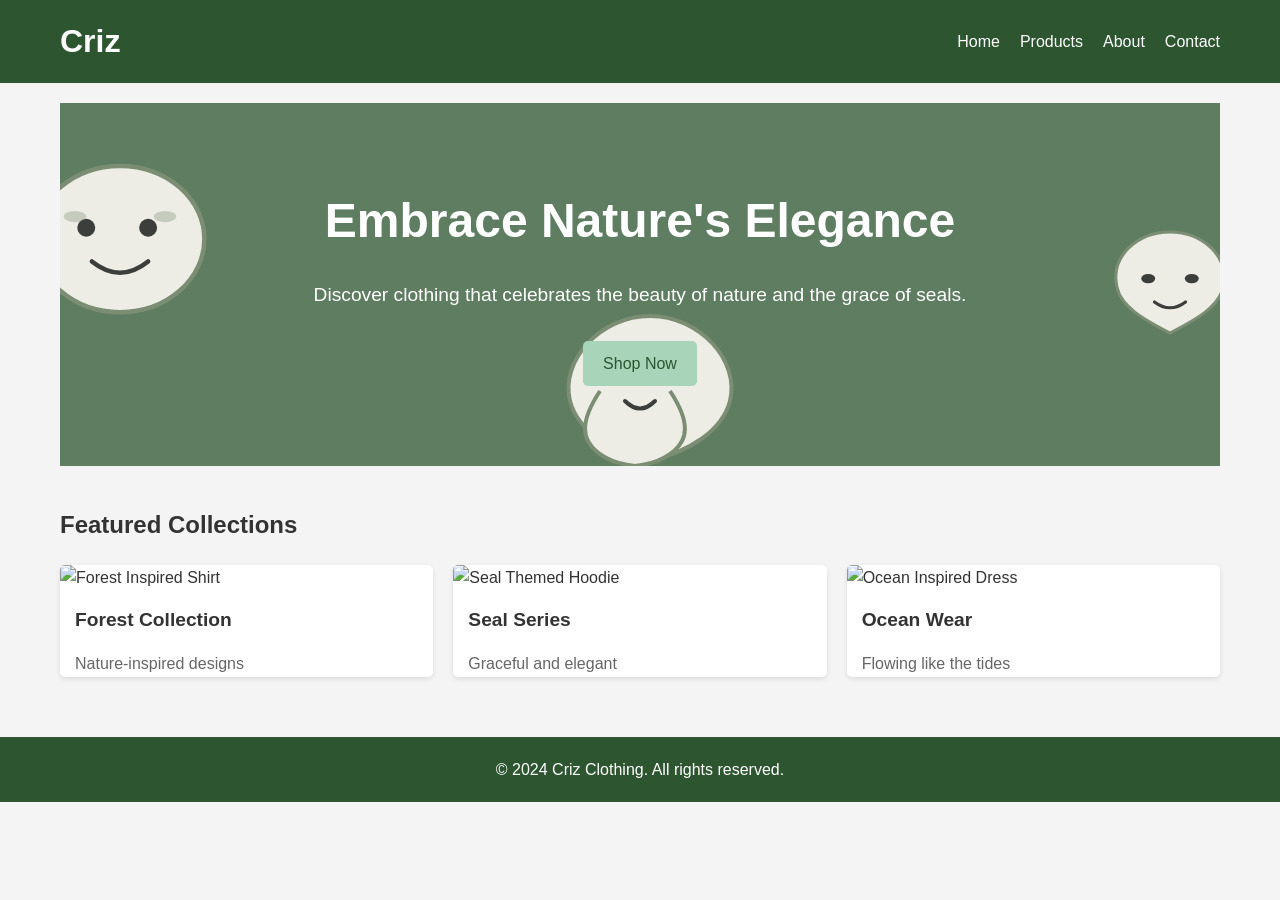
==== index.html @ 46303724 "Initial commit: Criz clothing brand website with seal graphics" ====
<!DOCTYPE html>
<html lang="en">
<head>
    <meta charset="UTF-8">
    <meta name="viewport" content="width=device-width, initial-scale=1.0">
    <title>Criz Clothing - Nature Inspired Fashion</title>
    <link rel="stylesheet" href="css/style.css">
</head>
<body>
    <header>
        <nav>
            <div class="logo">
                <h1>Criz</h1>
            </div>
            <ul>
                <li><a href="index.html">Home</a></li>
                <li><a href="products.html">Products</a></li>
                <li><a href="about.html">About</a></li>
                <li><a href="contact.html">Contact</a></li>
            </ul>
        </nav>
    </header>

    <main>
        <section id="hero">
            <div class="hero-seals">
                <div class="seal seal-left" aria-hidden="true">
                    <svg viewBox="0 0 160 140" xmlns="http://www.w3.org/2000/svg">
                        <ellipse cx="80" cy="70" rx="75" ry="65" fill="#f5f3ed" stroke="#7d8f74" stroke-width="4"/>
                        <circle cx="50" cy="60" r="8" fill="#3b3b3b"/>
                        <circle cx="105" cy="60" r="8" fill="#3b3b3b"/>
                        <path d="M55 90 Q80 110 105 90" stroke="#3b3b3b" stroke-width="4" fill="none" stroke-linecap="round"/>
                        <ellipse cx="40" cy="50" rx="10" ry="5" fill="#7d8f74" opacity="0.35"/>
                        <ellipse cx="120" cy="50" rx="10" ry="5" fill="#7d8f74" opacity="0.35"/>
                    </svg>
                </div>
                <div class="seal seal-right" aria-hidden="true">
                    <svg viewBox="0 0 180 150" xmlns="http://www.w3.org/2000/svg">
                        <path d="M90 10 C130 10 168 40 158 82 C152 110 112 128 90 140 C68 128 28 110 22 82 C12 40 50 10 90 10 Z" fill="#f5f3ed" stroke="#7d8f74" stroke-width="4"/>
                        <ellipse cx="62" cy="70" rx="9" ry="6" fill="#3b3b3b"/>
                        <ellipse cx="118" cy="70" rx="9" ry="6" fill="#3b3b3b"/>
                        <path d="M70 100 Q90 115 110 100" stroke="#3b3b3b" stroke-width="4" fill="none" stroke-linecap="round"/>
                    </svg>
                </div>
                <div class="seal seal-center" aria-hidden="true">
                    <svg viewBox="0 0 220 180" xmlns="http://www.w3.org/2000/svg">
                        <path d="M120 20 C170 20 210 65 200 105 C192 135 160 155 120 165 C80 155 48 135 40 105 C30 65 70 20 120 20 Z" fill="#f5f3ed" stroke="#7d8f74" stroke-width="4"/>
                        <path d="M70 95 C60 110 50 130 58 145 C65 158 82 168 105 170 C128 168 145 158 152 145 C160 130 150 110 140 95" fill="#f5f3ed" stroke="#7d8f74" stroke-width="4"/>
                        <circle cx="90" cy="70" r="8" fill="#3b3b3b"/>
                        <circle cx="130" cy="70" r="8" fill="#3b3b3b"/>
                        <path d="M95 105 Q110 120 125 105" stroke="#3b3b3b" stroke-width="4" fill="none" stroke-linecap="round"/>
                        <ellipse cx="82" cy="60" rx="12" ry="6" fill="#7d8f74" opacity="0.25"/>
                        <ellipse cx="138" cy="60" rx="12" ry="6" fill="#7d8f74" opacity="0.25"/>
                    </svg>
                </div>
            </div>
            <h2>Embrace Nature's Elegance</h2>
            <p>Discover clothing that celebrates the beauty of nature and the grace of seals.</p>
            <a href="products.html" class="btn">Shop Now</a>
        </section>

        <section id="featured">
            <h2>Featured Collections</h2>
            <div class="product-grid">
                <div class="product">
                    <img src="images/forest-shirt.jpg" alt="Forest Inspired Shirt">
                    <h3>Forest Collection</h3>
                    <p>Nature-inspired designs</p>
                </div>
                <div class="product">
                    <img src="images/seal-hoodie.jpg" alt="Seal Themed Hoodie">
                    <h3>Seal Series</h3>
                    <p>Graceful and elegant</p>
                </div>
                <div class="product">
                    <img src="images/ocean-dress.jpg" alt="Ocean Inspired Dress">
                    <h3>Ocean Wear</h3>
                    <p>Flowing like the tides</p>
                </div>
            </div>
        </section>
    </main>

    <footer>
        <p>&copy; 2024 Criz Clothing. All rights reserved.</p>
    </footer>

    <script src="js/script.js"></script>
</body>
</html>
---- css/style.css ----
/* Basic reset */
* {
    margin: 0;
    padding: 0;
    box-sizing: border-box;
}

body {
    font-family: Arial, sans-serif;
    line-height: 1.6;
    color: #333;
    background-color: #f4f4f4;
}

/* Header and Navigation */
header {
    background-color: #2c5530;
    color: white;
    padding: 1rem 0;
}

nav {
    display: flex;
    justify-content: space-between;
    align-items: center;
    max-width: 1200px;
    margin: 0 auto;
    padding: 0 20px;
}

.logo h1 {
    font-size: 2rem;
}

nav ul {
    display: flex;
    list-style: none;
}

nav ul li {
    margin-left: 20px;
}

nav ul li a {
    color: white;
    text-decoration: none;
    transition: color 0.3s;
}

nav ul li a:hover {
    color: #a8d5ba;
}

/* Main content */
main {
    max-width: 1200px;
    margin: 0 auto;
    padding: 20px;
}

/* Hero section */
#hero {
    position: relative;
    text-align: center;
    padding: 80px 0;
    background: linear-gradient(rgba(44, 85, 48, 0.75), rgba(44, 85, 48, 0.75)), url('../images/nature-bg.jpg') no-repeat center center/cover;
    color: white;
    margin-bottom: 40px;
    overflow: hidden;
}

.hero-seals {
    position: absolute;
    inset: 0;
    pointer-events: none;
}

.seal {
    position: absolute;
    opacity: 0.95;
}

.seal svg {
    display: block;
    width: 100%;
    height: auto;
}

.seal-left {
    width: 180px;
    left: -30px;
    top: 20%;
    transform: translateY(-10%);
}

.seal-right {
    width: 140px;
    right: -20px;
    top: 35%;
    transform: translateY(-5%);
}

.seal-center {
    width: 220px;
    left: calc(50% - 110px);
    bottom: -10px;
}

#hero h2 {
    font-size: 3rem;
    margin-bottom: 20px;
    position: relative;
    z-index: 1;
}

#hero p {
    font-size: 1.2rem;
    margin-bottom: 30px;
    position: relative;
    z-index: 1;
}

.btn {
    display: inline-block;
    background-color: #a8d5ba;
    color: #2c5530;
    padding: 10px 20px;
    text-decoration: none;
    border-radius: 5px;
    transition: background-color 0.3s;
    position: relative;
    z-index: 1;
}

.btn:hover {
    background-color: #8bc99c;
}

/* Product grid */
.product-grid {
    display: grid;
    grid-template-columns: repeat(auto-fit, minmax(300px, 1fr));
    gap: 20px;
    margin-top: 20px;
}

.product {
    background-color: white;
    border-radius: 5px;
    overflow: hidden;
    box-shadow: 0 2px 5px rgba(0,0,0,0.1);
    transition: transform 0.3s;
}

.product:hover {
    transform: translateY(-5px);
}

.product img {
    width: 100%;
    height: 200px;
    object-fit: cover;
}

.product h3 {
    padding: 15px;
    font-size: 1.2rem;
}

.product p {
    padding: 0 15px;
    color: #666;
}

.product button {
    width: 100%;
    padding: 10px;
    background-color: #2c5530;
    color: white;
    border: none;
    cursor: pointer;
    transition: background-color 0.3s;
}

.product button:hover {
    background-color: #1e3a22;
}

/* About section */
.about-content {
    display: flex;
    gap: 40px;
    align-items: center;
    margin-top: 20px;
}

.about-content img {
    width: 50%;
    border-radius: 5px;
}

.text {
    flex: 1;
}

.text p {
    margin-bottom: 15px;
}

/* Contact form */
form {
    max-width: 600px;
    margin: 0 auto;
    background-color: white;
    padding: 30px;
    border-radius: 5px;
    box-shadow: 0 2px 5px rgba(0,0,0,0.1);
}

label {
    display: block;
    margin-bottom: 5px;
    font-weight: bold;
}

input, textarea {
    width: 100%;
    padding: 10px;
    margin-bottom: 20px;
    border: 1px solid #ddd;
    border-radius: 5px;
    font-size: 1rem;
}

textarea {
    height: 150px;
    resize: vertical;
}

button[type="submit"] {
    background-color: #2c5530;
    color: white;
    padding: 10px 20px;
    border: none;
    border-radius: 5px;
    cursor: pointer;
    font-size: 1rem;
    transition: background-color 0.3s;
}

button[type="submit"]:hover {
    background-color: #1e3a22;
}

/* Footer */
footer {
    background-color: #2c5530;
    color: white;
    text-align: center;
    padding: 20px 0;
    margin-top: 40px;
}

/* Responsive design */
@media (max-width: 768px) {
    nav {
        flex-direction: column;
        text-align: center;
    }

    nav ul {
        margin-top: 10px;
    }

    .about-content {
        flex-direction: column;
    }

    .about-content img {
        width: 100%;
    }
}
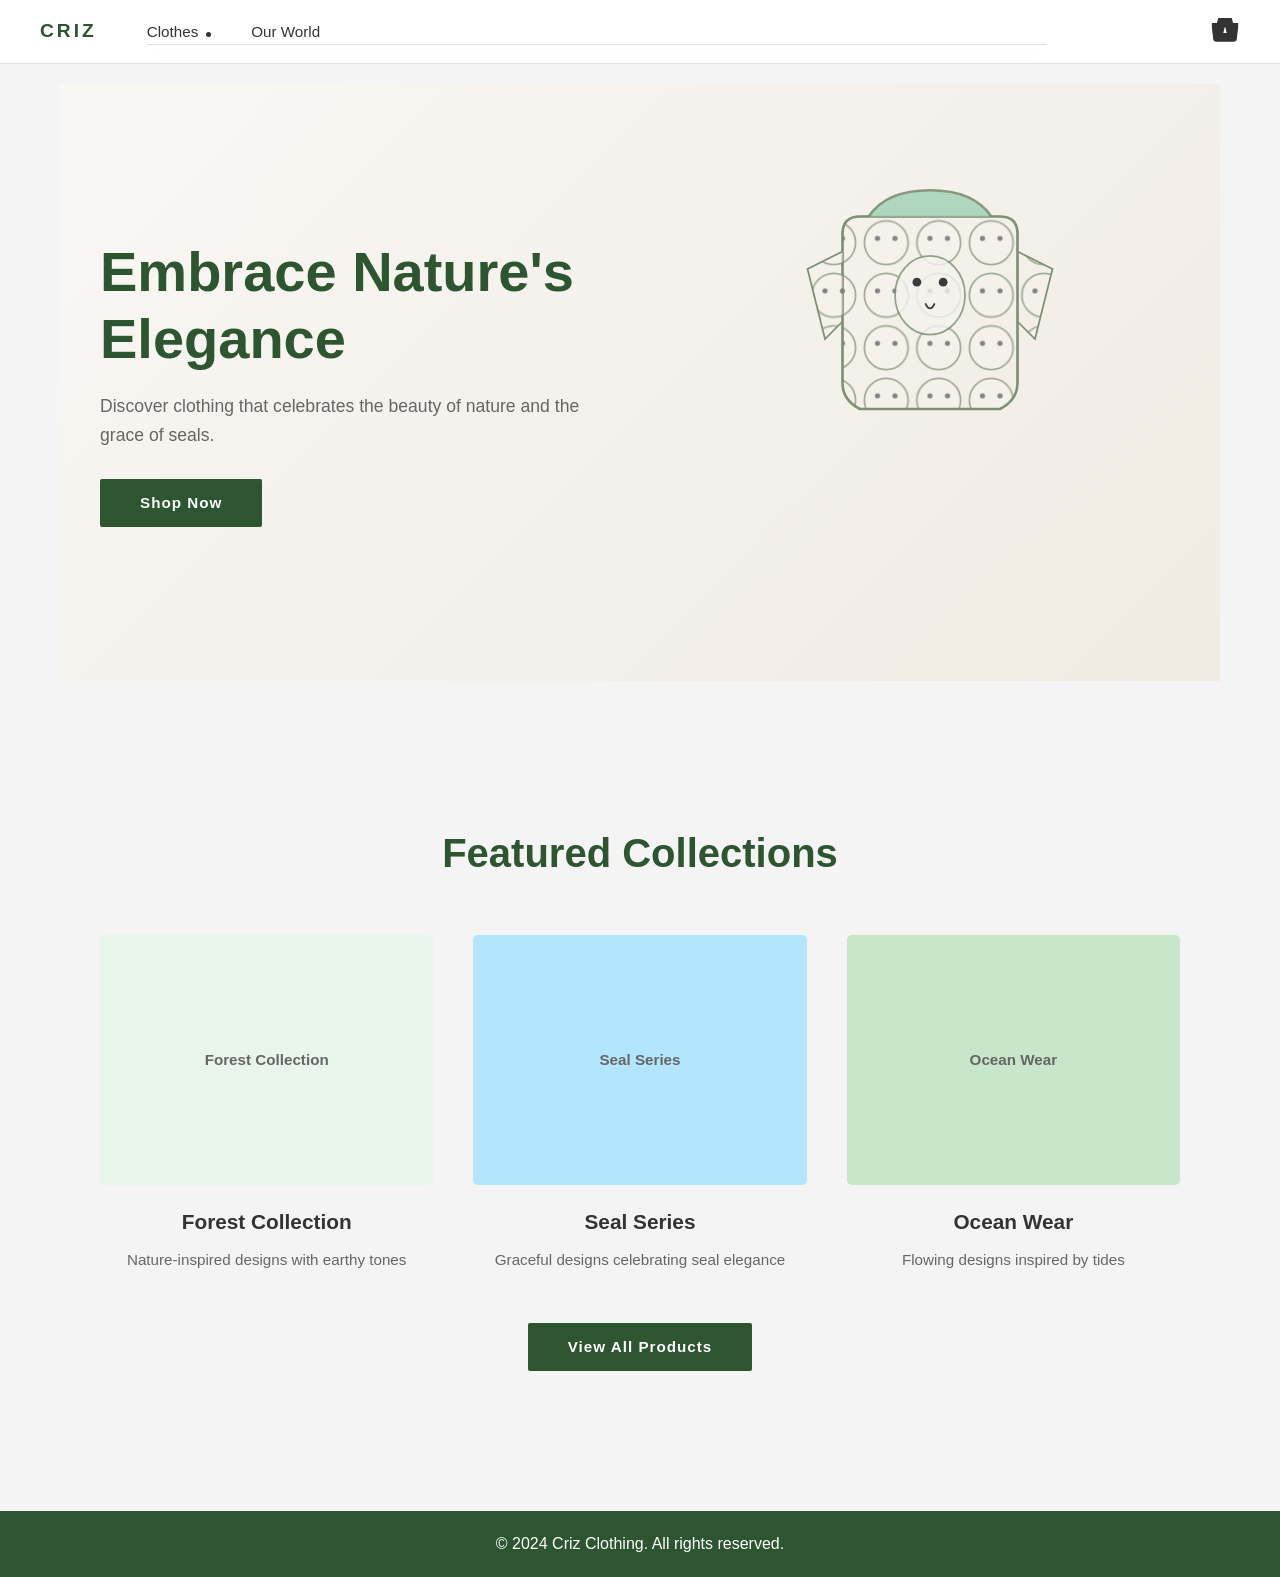
==== commit aeb8e0ab: "Redesign website: new header with dropdown menus, hero section with clothing illustration, search fu" ====
--- a/index.html
+++ b/index.html
@@ -8,74 +8,116 @@
 </head>
 <body>
     <header>
-        <nav>
-            <div class="logo">
-                <h1>Criz</h1>
+        <nav class="navbar">
+            <div class="nav-left">
+                <div class="logo">
+                    <h1>CRIZ</h1>
+                </div>
+                <ul class="nav-menu">
+                    <li class="dropdown">
+                        <a href="#" class="dropdown-toggle">Clothes</a>
+                        <div class="dropdown-content">
+                            <div class="dropdown-main">
+                                <div class="dropdown-sidebar">
+                                    <a href="#">All Clothes</a>
+                                    <a href="#">Our Collections</a>
+                                    <a href="#">New Arrivals</a>
+                                    <a href="#">Trending</a>
+                                </div>
+                                <div class="dropdown-categories">
+                                    <div class="category-item">
+                                        <svg viewBox="0 0 100 100" class="category-icon"><rect x="10" y="20" width="35" height="60" fill="#2c5530" stroke="#7d8f74" stroke-width="2" rx="3"/><path d="M30 20 Q30 5 35 5 Q40 5 40 20" fill="#2c5530" stroke="#7d8f74" stroke-width="2"/></svg>
+                                        <p>Jackets/Coats</p>
+                                    </div>
+                                    <div class="category-item">
+                                        <svg viewBox="0 0 100 100" class="category-icon"><path d="M40 15 L30 35 L35 80 L45 80 L45 55 L55 55 L55 80 L65 80 L70 35 L60 15 Z" fill="#2c5530" stroke="#7d8f74" stroke-width="2"/></svg>
+                                        <p>Knit</p>
+                                    </div>
+                                    <div class="category-item">
+                                        <svg viewBox="0 0 100 100" class="category-icon"><path d="M50 10 C60 10 70 20 70 30 L70 80 C70 85 65 90 50 90 C35 90 30 85 30 80 L30 30 C30 20 40 10 50 10 Z" fill="#2c5530" stroke="#7d8f74" stroke-width="2" opacity="0.8"/></svg>
+                                        <p>Hoodies</p>
+                                    </div>
+                                    <div class="category-item">
+                                        <svg viewBox="0 0 100 100" class="category-icon"><path d="M35 20 L35 50 Q30 70 25 85 L40 85 Q45 70 50 50 Q50 50 50 50 Q55 70 60 85 L75 85 Q70 70 65 50 L65 20 Z" fill="#2c5530" stroke="#7d8f74" stroke-width="2"/></svg>
+                                        <p>Pants</p>
+                                    </div>
+                                </div>
+                            </div>
+                        </div>
+                    </li>
+                    <li>
+                        <a href="world.html">Our World</a>
+                    </li>
+                </ul>
             </div>
-            <ul>
-                <li><a href="index.html">Home</a></li>
-                <li><a href="products.html">Products</a></li>
-                <li><a href="about.html">About</a></li>
-                <li><a href="contact.html">Contact</a></li>
-            </ul>
+            <div class="nav-right">
+                <a href="products.html" class="shirt-icon" title="Shop">
+                    <svg viewBox="0 0 24 24" xmlns="http://www.w3.org/2000/svg">
+                        <path d="M7 2L6 6H2V9L3 18C3 19.1 3.9 20 5 20H19C20.1 20 21 19.1 21 18L22 9V6H18L17 2H7M12 6L14 14H10L12 6" fill="#333" stroke="#333" stroke-width="1"/>
+                    </svg>
+                </a>
+            </div>
         </nav>
     </header>
 
     <main>
         <section id="hero">
-            <div class="hero-seals">
-                <div class="seal seal-left" aria-hidden="true">
-                    <svg viewBox="0 0 160 140" xmlns="http://www.w3.org/2000/svg">
-                        <ellipse cx="80" cy="70" rx="75" ry="65" fill="#f5f3ed" stroke="#7d8f74" stroke-width="4"/>
-                        <circle cx="50" cy="60" r="8" fill="#3b3b3b"/>
-                        <circle cx="105" cy="60" r="8" fill="#3b3b3b"/>
-                        <path d="M55 90 Q80 110 105 90" stroke="#3b3b3b" stroke-width="4" fill="none" stroke-linecap="round"/>
-                        <ellipse cx="40" cy="50" rx="10" ry="5" fill="#7d8f74" opacity="0.35"/>
-                        <ellipse cx="120" cy="50" rx="10" ry="5" fill="#7d8f74" opacity="0.35"/>
-                    </svg>
+            <div class="hero-content">
+                <div class="hero-text">
+                    <h2>Embrace Nature's Elegance</h2>
+                    <p>Discover clothing that celebrates the beauty of nature and the grace of seals.</p>
+                    <a href="products.html" class="btn">Shop Now</a>
                 </div>
-                <div class="seal seal-right" aria-hidden="true">
-                    <svg viewBox="0 0 180 150" xmlns="http://www.w3.org/2000/svg">
-                        <path d="M90 10 C130 10 168 40 158 82 C152 110 112 128 90 140 C68 128 28 110 22 82 C12 40 50 10 90 10 Z" fill="#f5f3ed" stroke="#7d8f74" stroke-width="4"/>
-                        <ellipse cx="62" cy="70" rx="9" ry="6" fill="#3b3b3b"/>
-                        <ellipse cx="118" cy="70" rx="9" ry="6" fill="#3b3b3b"/>
-                        <path d="M70 100 Q90 115 110 100" stroke="#3b3b3b" stroke-width="4" fill="none" stroke-linecap="round"/>
-                    </svg>
-                </div>
-                <div class="seal seal-center" aria-hidden="true">
-                    <svg viewBox="0 0 220 180" xmlns="http://www.w3.org/2000/svg">
-                        <path d="M120 20 C170 20 210 65 200 105 C192 135 160 155 120 165 C80 155 48 135 40 105 C30 65 70 20 120 20 Z" fill="#f5f3ed" stroke="#7d8f74" stroke-width="4"/>
-                        <path d="M70 95 C60 110 50 130 58 145 C65 158 82 168 105 170 C128 168 145 158 152 145 C160 130 150 110 140 95" fill="#f5f3ed" stroke="#7d8f74" stroke-width="4"/>
-                        <circle cx="90" cy="70" r="8" fill="#3b3b3b"/>
-                        <circle cx="130" cy="70" r="8" fill="#3b3b3b"/>
-                        <path d="M95 105 Q110 120 125 105" stroke="#3b3b3b" stroke-width="4" fill="none" stroke-linecap="round"/>
-                        <ellipse cx="82" cy="60" rx="12" ry="6" fill="#7d8f74" opacity="0.25"/>
-                        <ellipse cx="138" cy="60" rx="12" ry="6" fill="#7d8f74" opacity="0.25"/>
+                <div class="hero-image">
+                    <svg viewBox="0 0 400 500" xmlns="http://www.w3.org/2000/svg" class="hero-illustration">
+                        <defs>
+                            <pattern id="seal-pattern" patternUnits="userSpaceOnUse" width="60" height="60">
+                                <circle cx="30" cy="30" r="25" fill="#f5f3ed" stroke="#7d8f74" stroke-width="2" opacity="0.7"/>
+                                <circle cx="20" cy="25" r="3" fill="#3b3b3b" opacity="0.6"/>
+                                <circle cx="40" cy="25" r="3" fill="#3b3b3b" opacity="0.6"/>
+                            </pattern>
+                        </defs>
+                        <path d="M100 80 Q100 60 120 60 L280 60 Q300 60 300 80 L300 250 Q300 270 280 280 L120 280 Q100 270 100 250 Z" fill="url(#seal-pattern)" stroke="#7d8f74" stroke-width="3"/>
+                        <path d="M130 60 Q150 30 200 30 Q250 30 270 60" fill="#a8d5ba" stroke="#7d8f74" stroke-width="3" opacity="0.9"/>
+                        <path d="M100 100 L60 120 L80 200 L100 180" fill="url(#seal-pattern)" stroke="#7d8f74" stroke-width="2"/>
+                        <path d="M300 100 L340 120 L320 200 L300 180" fill="url(#seal-pattern)" stroke="#7d8f74" stroke-width="2"/>
+                        <ellipse cx="200" cy="150" rx="40" ry="45" fill="#f5f3ed" stroke="#7d8f74" stroke-width="2" opacity="0.8"/>
+                        <circle cx="185" cy="135" r="5" fill="#3b3b3b"/>
+                        <circle cx="215" cy="135" r="5" fill="#3b3b3b"/>
+                        <path d="M195 160 Q200 170 205 160" stroke="#3b3b3b" stroke-width="2" fill="none" stroke-linecap="round"/>
                     </svg>
                 </div>
             </div>
-            <h2>Embrace Nature's Elegance</h2>
-            <p>Discover clothing that celebrates the beauty of nature and the grace of seals.</p>
-            <a href="products.html" class="btn">Shop Now</a>
         </section>
 
         <section id="featured">
-            <h2>Featured Collections</h2>
-            <div class="product-grid">
-                <div class="product">
-                    <img src="images/forest-shirt.jpg" alt="Forest Inspired Shirt">
-                    <h3>Forest Collection</h3>
-                    <p>Nature-inspired designs</p>
+            <div class="featured-container">
+                <h2>Featured Collections</h2>
+                <div class="featured-grid">
+                    <div class="featured-item">
+                        <div class="featured-image" style="background: #e8f5e9;">
+                            <p>Forest Collection</p>
+                        </div>
+                        <h3>Forest Collection</h3>
+                        <p>Nature-inspired designs with earthy tones</p>
+                    </div>
+                    <div class="featured-item">
+                        <div class="featured-image" style="background: #b3e5fc;">
+                            <p>Seal Series</p>
+                        </div>
+                        <h3>Seal Series</h3>
+                        <p>Graceful designs celebrating seal elegance</p>
+                    </div>
+                    <div class="featured-item">
+                        <div class="featured-image" style="background: #c8e6c9;">
+                            <p>Ocean Wear</p>
+                        </div>
+                        <h3>Ocean Wear</h3>
+                        <p>Flowing designs inspired by tides</p>
+                    </div>
                 </div>
-                <div class="product">
-                    <img src="images/seal-hoodie.jpg" alt="Seal Themed Hoodie">
-                    <h3>Seal Series</h3>
-                    <p>Graceful and elegant</p>
-                </div>
-                <div class="product">
-                    <img src="images/ocean-dress.jpg" alt="Ocean Inspired Dress">
-                    <h3>Ocean Wear</h3>
-                    <p>Flowing like the tides</p>
+                <div class="featured-cta">
+                    <a href="products.html" class="btn">View All Products</a>
                 </div>
             </div>
         </section>
--- a/css/style.css
+++ b/css/style.css
@@ -14,41 +14,176 @@
 
 /* Header and Navigation */
 header {
-    background-color: #2c5530;
-    color: white;
+    background-color: white;
+    color: #333;
     padding: 1rem 0;
-}
-
-nav {
+    border-bottom: 1px solid #e0e0e0;
+    position: sticky;
+    top: 0;
+    z-index: 100;
+}
+
+.navbar {
     display: flex;
     justify-content: space-between;
     align-items: center;
-    max-width: 1200px;
+    max-width: 1400px;
     margin: 0 auto;
-    padding: 0 20px;
+    padding: 0 40px;
+}
+
+.nav-left {
+    display: flex;
+    align-items: center;
+    gap: 50px;
 }
 
 .logo h1 {
-    font-size: 2rem;
-}
-
-nav ul {
+    font-size: 1.2rem;
+    letter-spacing: 3px;
+    color: #2c5530;
+    font-weight: 700;
+}
+
+.nav-menu {
     display: flex;
     list-style: none;
-}
-
-nav ul li {
-    margin-left: 20px;
-}
-
-nav ul li a {
-    color: white;
+    gap: 40px;
+}
+
+.nav-menu a {
+    color: #333;
     text-decoration: none;
+    font-size: 0.95rem;
     transition: color 0.3s;
-}
-
-nav ul li a:hover {
-    color: #a8d5ba;
+    position: relative;
+}
+
+.nav-menu a:hover {
+    color: #2c5530;
+}
+
+/* Dropdown Menu */
+.dropdown {
+    position: relative;
+}
+
+.dropdown-toggle::after {
+    content: '';
+    display: inline-block;
+    width: 5px;
+    height: 5px;
+    background-color: #333;
+    border-radius: 50%;
+    margin-left: 8px;
+    transition: transform 0.3s;
+}
+
+.dropdown:hover .dropdown-toggle::after {
+    transform: rotate(180deg);
+}
+
+.dropdown-content {
+    position: absolute;
+    top: 100%;
+    left: 0;
+    background: white;
+    border: 1px solid #e0e0e0;
+    border-top: none;
+    width: 900px;
+    max-height: 0;
+    overflow: hidden;
+    transition: max-height 0.3s ease;
+    box-shadow: 0 8px 20px rgba(0,0,0,0.1);
+}
+
+.dropdown:hover .dropdown-content {
+    max-height: 500px;
+}
+
+.dropdown-main {
+    display: flex;
+    padding: 40px;
+    gap: 60px;
+}
+
+.dropdown-sidebar {
+    display: flex;
+    flex-direction: column;
+    gap: 20px;
+    min-width: 180px;
+    border-right: 1px solid #e0e0e0;
+    padding-right: 40px;
+}
+
+.dropdown-sidebar a {
+    color: #333;
+    text-decoration: none;
+    font-size: 0.9rem;
+    transition: color 0.3s;
+}
+
+.dropdown-sidebar a:hover {
+    color: #2c5530;
+    font-weight: 600;
+}
+
+.dropdown-categories {
+    display: grid;
+    grid-template-columns: repeat(2, 1fr);
+    gap: 40px;
+    flex: 1;
+}
+
+.category-item {
+    display: flex;
+    flex-direction: column;
+    align-items: center;
+    text-align: center;
+    cursor: pointer;
+    transition: transform 0.3s;
+}
+
+.category-item:hover {
+    transform: translateY(-5px);
+}
+
+.category-icon {
+    width: 100px;
+    height: 100px;
+    margin-bottom: 15px;
+}
+
+.category-item p {
+    font-size: 0.95rem;
+    color: #333;
+    font-weight: 500;
+}
+
+/* Right Navigation */
+.nav-right {
+    display: flex;
+    align-items: center;
+    gap: 20px;
+}
+
+.shirt-icon {
+    width: 30px;
+    height: 30px;
+    display: flex;
+    align-items: center;
+    justify-content: center;
+    cursor: pointer;
+    transition: opacity 0.3s;
+}
+
+.shirt-icon:hover {
+    opacity: 0.7;
+}
+
+.shirt-icon svg {
+    width: 100%;
+    height: 100%;
 }
 
 /* Main content */
@@ -60,134 +195,345 @@
 
 /* Hero section */
 #hero {
-    position: relative;
-    text-align: center;
-    padding: 80px 0;
-    background: linear-gradient(rgba(44, 85, 48, 0.75), rgba(44, 85, 48, 0.75)), url('../images/nature-bg.jpg') no-repeat center center/cover;
-    color: white;
-    margin-bottom: 40px;
-    overflow: hidden;
-}
-
-.hero-seals {
-    position: absolute;
-    inset: 0;
-    pointer-events: none;
-}
-
-.seal {
-    position: absolute;
-    opacity: 0.95;
-}
-
-.seal svg {
-    display: block;
-    width: 100%;
-    height: auto;
-}
-
-.seal-left {
-    width: 180px;
-    left: -30px;
-    top: 20%;
-    transform: translateY(-10%);
-}
-
-.seal-right {
-    width: 140px;
-    right: -20px;
-    top: 35%;
-    transform: translateY(-5%);
-}
-
-.seal-center {
-    width: 220px;
-    left: calc(50% - 110px);
-    bottom: -10px;
+    padding: 80px 40px;
+    background: linear-gradient(135deg, #f9f7f4 0%, #f0ebe3 100%);
+    margin-bottom: 60px;
+}
+
+.hero-content {
+    display: flex;
+    align-items: center;
+    gap: 80px;
+    max-width: 1400px;
+    margin: 0 auto;
+}
+
+.hero-text {
+    flex: 1;
 }
 
 #hero h2 {
-    font-size: 3rem;
+    font-size: 3.5rem;
     margin-bottom: 20px;
-    position: relative;
-    z-index: 1;
+    color: #2c5530;
+    font-weight: 700;
+    line-height: 1.2;
 }
 
 #hero p {
-    font-size: 1.2rem;
+    font-size: 1.1rem;
     margin-bottom: 30px;
-    position: relative;
-    z-index: 1;
+    color: #666;
+    line-height: 1.6;
 }
 
 .btn {
     display: inline-block;
-    background-color: #a8d5ba;
-    color: #2c5530;
-    padding: 10px 20px;
+    background-color: #2c5530;
+    color: white;
+    padding: 12px 40px;
     text-decoration: none;
-    border-radius: 5px;
+    border-radius: 2px;
     transition: background-color 0.3s;
+    font-weight: 600;
+    font-size: 0.95rem;
+    letter-spacing: 1px;
+}
+
+.btn:hover {
+    background-color: #1e3a22;
+}
+
+.hero-image {
+    flex: 1;
+    display: flex;
+    justify-content: center;
+    align-items: center;
+}
+
+.hero-illustration {
+    width: 100%;
+    max-width: 350px;
+    height: auto;
+}
+
+/* Products Section */
+#products {
+    max-width: 1400px;
+    margin: 0 auto;
+    padding: 0 40px;
+}
+
+.products-header {
+    display: flex;
+    justify-content: space-between;
+    align-items: center;
+    margin-bottom: 40px;
+}
+
+#products h2 {
+    font-size: 2.5rem;
+    color: #2c5530;
+    margin: 0;
+}
+
+.search-bar {
     position: relative;
-    z-index: 1;
-}
-
-.btn:hover {
-    background-color: #8bc99c;
+    width: 300px;
+}
+
+#search-input {
+    width: 100%;
+    padding: 12px 40px 12px 15px;
+    border: 2px solid #e0e0e0;
+    border-radius: 2px;
+    font-size: 0.95rem;
+    transition: border-color 0.3s;
+}
+
+#search-input:focus {
+    outline: none;
+    border-color: #2c5530;
+}
+
+.search-icon {
+    position: absolute;
+    right: 12px;
+    top: 50%;
+    transform: translateY(-50%);
+    width: 20px;
+    height: 20px;
+    pointer-events: none;
 }
 
 /* Product grid */
 .product-grid {
     display: grid;
-    grid-template-columns: repeat(auto-fit, minmax(300px, 1fr));
-    gap: 20px;
-    margin-top: 20px;
+    grid-template-columns: repeat(auto-fit, minmax(280px, 1fr));
+    gap: 30px;
+    margin-bottom: 60px;
 }
 
 .product {
     background-color: white;
-    border-radius: 5px;
+    border-radius: 2px;
     overflow: hidden;
-    box-shadow: 0 2px 5px rgba(0,0,0,0.1);
-    transition: transform 0.3s;
+    box-shadow: 0 4px 15px rgba(0,0,0,0.08);
+    transition: transform 0.3s, box-shadow 0.3s;
 }
 
 .product:hover {
-    transform: translateY(-5px);
+    transform: translateY(-8px);
+    box-shadow: 0 8px 25px rgba(0,0,0,0.12);
 }
 
 .product img {
     width: 100%;
-    height: 200px;
+    height: 250px;
     object-fit: cover;
+    background-color: #f4f4f4;
 }
 
 .product h3 {
-    padding: 15px;
-    font-size: 1.2rem;
-}
-
-.product p {
-    padding: 0 15px;
-    color: #666;
+    padding: 20px 20px 10px;
+    font-size: 1.1rem;
+    color: #333;
+}
+
+.product .category {
+    padding: 0 20px 15px;
+    font-size: 0.85rem;
+    color: #999;
+    text-transform: uppercase;
+    letter-spacing: 1px;
+}
+
+.product .price {
+    padding: 0 20px 15px;
+    color: #3b3b3b;
+    font-weight: 600;
+    font-size: 1rem;
 }
 
 .product button {
     width: 100%;
-    padding: 10px;
+    padding: 12px;
     background-color: #2c5530;
     color: white;
     border: none;
     cursor: pointer;
     transition: background-color 0.3s;
+    font-weight: 600;
+    letter-spacing: 0.5px;
 }
 
 .product button:hover {
     background-color: #1e3a22;
 }
 
-/* About section */
-.about-content {
+/* Our World Section */
+#our-world {
+    background: linear-gradient(135deg, #f9f7f4 0%, #f0ebe3 100%);
+    min-height: 100vh;
+}
+
+.world-hero {
+    background: linear-gradient(135deg, #2c5530 0%, #1e3a22 100%);
+    color: white;
+    padding: 100px 40px;
+    text-align: center;
+}
+
+.world-hero h1 {
+    font-size: 4rem;
+    margin-bottom: 10px;
+    font-weight: 700;
+}
+
+.world-hero .subtitle {
+    font-size: 1.3rem;
+    letter-spacing: 2px;
+    font-weight: 300;
+}
+
+.world-content {
+    max-width: 1000px;
+    margin: 0 auto;
+    padding: 80px 40px;
+}
+
+.world-section {
+    margin-bottom: 80px;
+}
+
+.world-section h2 {
+    font-size: 2.2rem;
+    color: #2c5530;
+    margin-bottom: 25px;
+    font-weight: 700;
+}
+
+.world-section p {
+    font-size: 1rem;
+    line-height: 1.8;
+    color: #555;
+    margin-bottom: 20px;
+}
+
+.motivation-list {
+    list-style: none;
+    padding: 0;
+}
+
+.motivation-list li {
+    font-size: 1rem;
+    line-height: 1.8;
+    color: #555;
+    margin-bottom: 20px;
+    padding-left: 30px;
+    position: relative;
+}
+
+.motivation-list li::before {
+    content: '▸';
+    position: absolute;
+    left: 0;
+    color: #2c5530;
+    font-weight: bold;
+}
+
+.values-grid {
+    display: grid;
+    grid-template-columns: repeat(auto-fit, minmax(250px, 1fr));
+    gap: 30px;
+    margin-top: 40px;
+}
+
+.value-card {
+    background: white;
+    padding: 30px;
+    border-radius: 2px;
+    box-shadow: 0 4px 15px rgba(0,0,0,0.08);
+    transition: transform 0.3s;
+}
+
+.value-card:hover {
+    transform: translateY(-5px);
+}
+
+.value-card h3 {
+    color: #2c5530;
+    font-size: 1.2rem;
+    margin-bottom: 15px;
+    font-weight: 600;
+}
+
+.value-card p {
+    color: #666;
+    font-size: 0.95rem;
+    line-height: 1.6;
+}
+
+.btn-large {
+    padding: 15px 50px;
+    font-size: 1rem;
+    margin-top: 20px;
+}
+
+/* Featured Section */
+#featured {
+    padding: 80px 40px;
+    max-width: 1400px;
+    margin: 0 auto;
+}
+
+.featured-container h2 {
+    font-size: 2.5rem;
+    color: #2c5530;
+    text-align: center;
+    margin-bottom: 50px;
+    font-weight: 700;
+}
+
+.featured-grid {
+    display: grid;
+    grid-template-columns: repeat(auto-fit, minmax(300px, 1fr));
+    gap: 40px;
+    margin-bottom: 50px;
+}
+
+.featured-item {
+    text-align: center;
+}
+
+.featured-image {
+    width: 100%;
+    height: 250px;
+    border-radius: 5px;
+    display: flex;
+    align-items: center;
+    justify-content: center;
+    margin-bottom: 20px;
+    font-size: 1.3rem;
+    color: #2c5530;
+    font-weight: 600;
+}
+
+.featured-item h3 {
+    font-size: 1.3rem;
+    color: #333;
+    margin-bottom: 10px;
+}
+
+.featured-item p {
+    color: #666;
+    font-size: 0.95rem;
+    line-height: 1.6;
+}
+
+.featured-cta {
+    text-align: center;
+}
     display: flex;
     gap: 40px;
     align-items: center;
@@ -262,14 +608,82 @@
 }
 
 /* Responsive design */
+@media (max-width: 1024px) {
+    .navbar {
+        padding: 0 20px;
+    }
+
+    .nav-left {
+        gap: 30px;
+    }
+
+    .nav-menu {
+        gap: 20px;
+    }
+
+    .hero-content {
+        gap: 40px;
+    }
+
+    .dropdown-content {
+        width: 700px;
+    }
+}
+
 @media (max-width: 768px) {
-    nav {
+    .navbar {
         flex-direction: column;
-        text-align: center;
-    }
-
-    nav ul {
-        margin-top: 10px;
+        gap: 15px;
+        padding: 15px;
+    }
+
+    .nav-left {
+        flex-direction: column;
+        width: 100%;
+        gap: 15px;
+    }
+
+    .logo h1 {
+        font-size: 1rem;
+    }
+
+    .nav-menu {
+        flex-direction: column;
+        gap: 10px;
+        width: 100%;
+    }
+
+    .dropdown-content {
+        width: 100vw;
+        left: -15px;
+        position: fixed;
+    }
+
+    .hero-content {
+        flex-direction: column;
+        gap: 40px;
+        padding: 40px 20px;
+    }
+
+    #hero h2 {
+        font-size: 2rem;
+    }
+
+    .products-header {
+        flex-direction: column;
+        gap: 20px;
+    }
+
+    .search-bar {
+        width: 100%;
+    }
+
+    .world-hero h1 {
+        font-size: 2.5rem;
+    }
+
+    .values-grid {
+        grid-template-columns: 1fr;
     }
 
     .about-content {
@@ -279,4 +693,40 @@
     .about-content img {
         width: 100%;
     }
+
+    #products h2 {
+        font-size: 1.8rem;
+    }
+}
+
+@media (max-width: 480px) {
+    .navbar {
+        padding: 10px;
+    }
+
+    .logo h1 {
+        font-size: 0.9rem;
+        letter-spacing: 2px;
+    }
+
+    #hero h2 {
+        font-size: 1.5rem;
+    }
+
+    .product-grid {
+        grid-template-columns: 1fr;
+        gap: 15px;
+    }
+
+    .world-hero {
+        padding: 50px 20px;
+    }
+
+    .world-hero h1 {
+        font-size: 1.8rem;
+    }
+
+    .world-content {
+        padding: 40px 20px;
+    }
 }
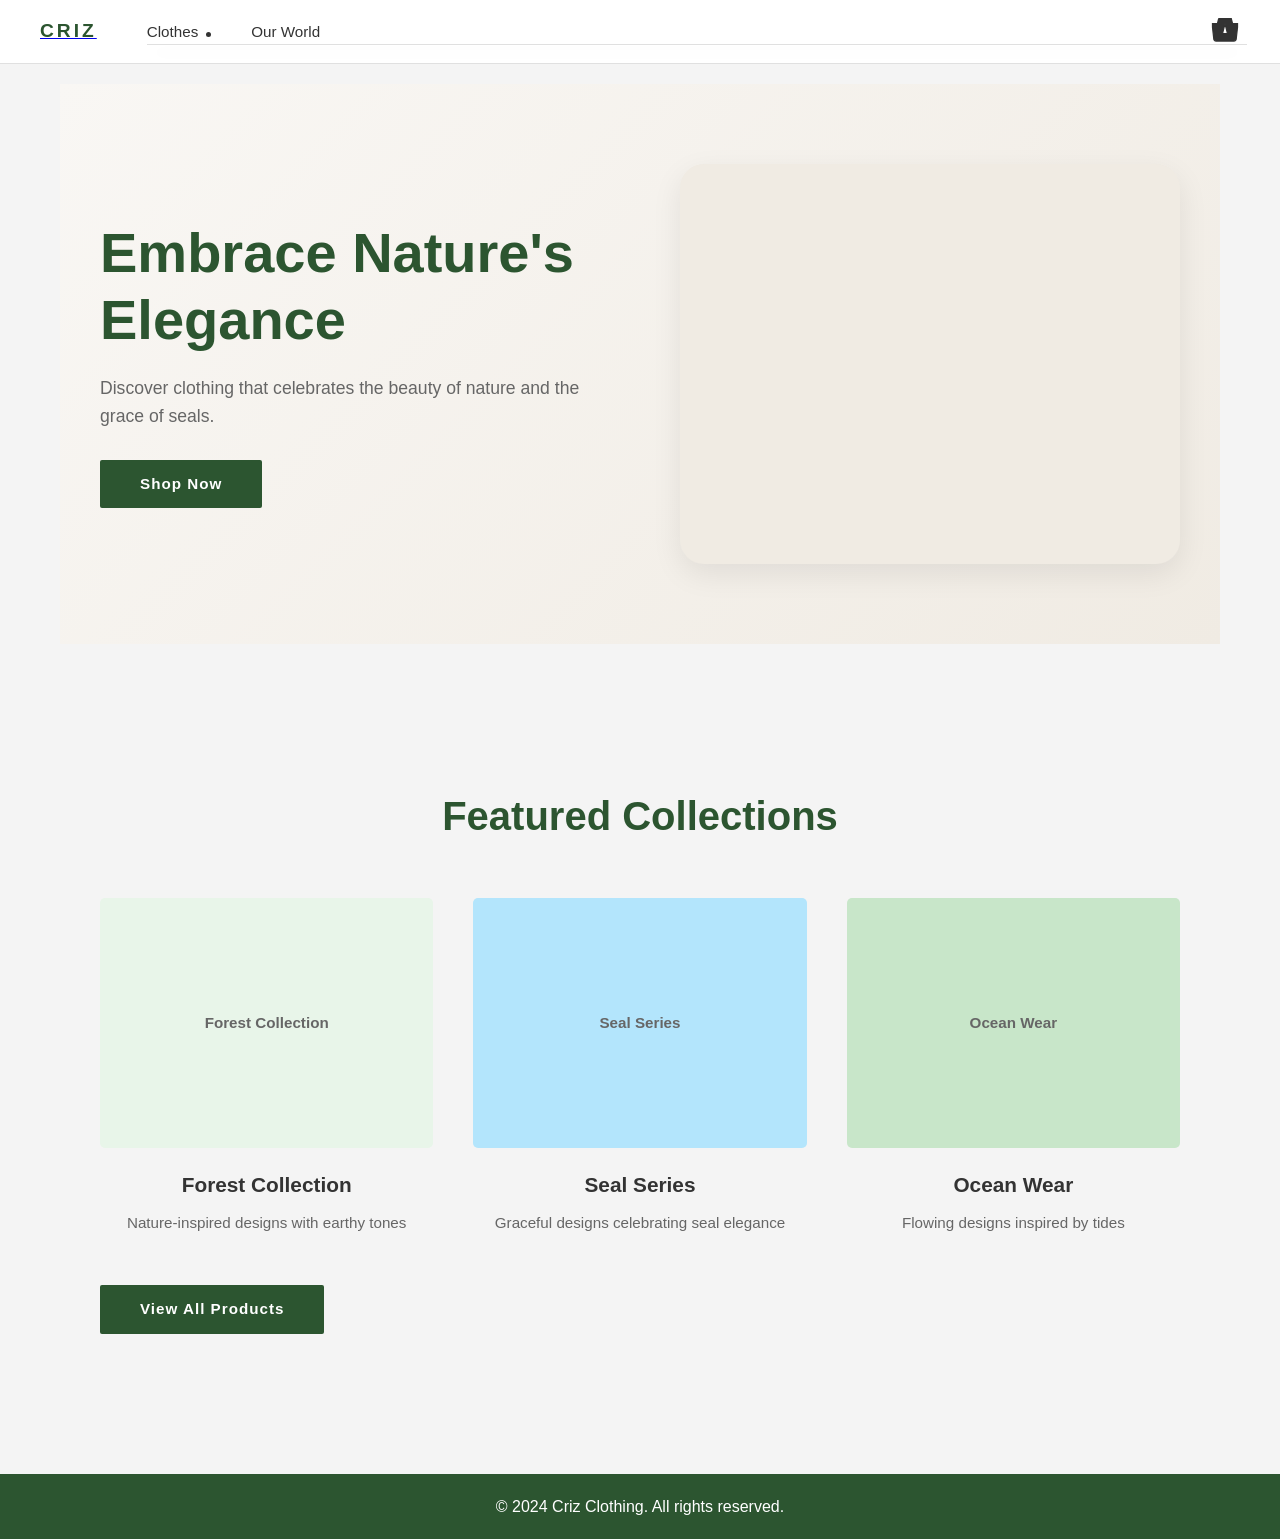
==== commit b3d89354: "fixing website and adding silly-seal picture for the front page" ====
--- a/index.html
+++ b/index.html
@@ -1,132 +1,178 @@
-<!DOCTYPE html>
+<!doctype html>
 <html lang="en">
-<head>
-    <meta charset="UTF-8">
-    <meta name="viewport" content="width=device-width, initial-scale=1.0">
+  <head>
+    <meta charset="UTF-8" />
+    <meta name="viewport" content="width=device-width, initial-scale=1.0" />
     <title>Criz Clothing - Nature Inspired Fashion</title>
-    <link rel="stylesheet" href="css/style.css">
-</head>
-<body>
+    <link rel="stylesheet" href="css/style.css" />
+  </head>
+  <body>
     <header>
-        <nav class="navbar">
-            <div class="nav-left">
-                <div class="logo">
-                    <h1>CRIZ</h1>
+      <nav class="navbar">
+        <div class="nav-left">
+          <a href="index.html" class="logo">
+            <h1>CRIZ</h1>
+          </a>
+          <ul class="nav-menu">
+            <li class="dropdown">
+              <a href="#" class="dropdown-toggle">Clothes</a>
+              <div class="dropdown-content">
+                <div class="dropdown-main">
+                  <div class="dropdown-sidebar">
+                    <a href="#">All Clothes</a>
+                    <a href="#">Our Collections</a>
+                    <a href="#">New Arrivals</a>
+                    <a href="#">Trending</a>
+                  </div>
+                  <div class="dropdown-categories">
+                    <a href="category-jackets.html" class="category-item">
+                      <svg viewBox="0 0 100 100" class="category-icon">
+                        <rect
+                          x="10"
+                          y="20"
+                          width="35"
+                          height="60"
+                          fill="#2c5530"
+                          stroke="#7d8f74"
+                          stroke-width="2"
+                          rx="3"
+                        />
+                        <path
+                          d="M30 20 Q30 5 35 5 Q40 5 40 20"
+                          fill="#2c5530"
+                          stroke="#7d8f74"
+                          stroke-width="2"
+                        />
+                      </svg>
+                      <p>Jackets/Coats</p>
+                    </a>
+                    <a href="category-shirts.html" class="category-item">
+                      <svg viewBox="0 0 100 100" class="category-icon">
+                        <path
+                          d="M30 20 L30 60 L25 70 L35 75 L35 90 L40 90 L40 75 L60 75 L60 90 L65 90 L65 75 L75 70 L70 60 L70 20 Z"
+                          fill="#2c5530"
+                          stroke="#7d8f74"
+                          stroke-width="2"
+                        />
+                      </svg>
+                      <p>Shirts</p>
+                    </a>
+                    <a href="category-knit.html" class="category-item">
+                      <svg viewBox="0 0 100 100" class="category-icon">
+                        <path
+                          d="M40 15 L30 35 L35 80 L45 80 L45 55 L55 55 L55 80 L65 80 L70 35 L60 15 Z"
+                          fill="#2c5530"
+                          stroke="#7d8f74"
+                          stroke-width="2"
+                        />
+                      </svg>
+                      <p>Knit</p>
+                    </a>
+                    <a href="category-hoodies.html" class="category-item">
+                      <svg viewBox="0 0 100 100" class="category-icon">
+                        <path
+                          d="M50 10 C60 10 70 20 70 30 L70 80 C70 85 65 90 50 90 C35 90 30 85 30 80 L30 30 C30 20 40 10 50 10 Z"
+                          fill="#2c5530"
+                          stroke="#7d8f74"
+                          stroke-width="2"
+                          opacity="0.8"
+                        />
+                      </svg>
+                      <p>Hoodies</p>
+                    </a>
+                    <a href="category-pants.html" class="category-item">
+                      <svg viewBox="0 0 100 100" class="category-icon">
+                        <path
+                          d="M35 20 L35 50 Q30 70 25 85 L40 85 Q45 70 50 50 Q50 50 50 50 Q55 70 60 85 L75 85 Q70 70 65 50 L65 20 Z"
+                          fill="#2c5530"
+                          stroke="#7d8f74"
+                          stroke-width="2"
+                        />
+                      </svg>
+                      <p>Pants</p>
+                    </a>
+                  </div>
                 </div>
-                <ul class="nav-menu">
-                    <li class="dropdown">
-                        <a href="#" class="dropdown-toggle">Clothes</a>
-                        <div class="dropdown-content">
-                            <div class="dropdown-main">
-                                <div class="dropdown-sidebar">
-                                    <a href="#">All Clothes</a>
-                                    <a href="#">Our Collections</a>
-                                    <a href="#">New Arrivals</a>
-                                    <a href="#">Trending</a>
-                                </div>
-                                <div class="dropdown-categories">
-                                    <div class="category-item">
-                                        <svg viewBox="0 0 100 100" class="category-icon"><rect x="10" y="20" width="35" height="60" fill="#2c5530" stroke="#7d8f74" stroke-width="2" rx="3"/><path d="M30 20 Q30 5 35 5 Q40 5 40 20" fill="#2c5530" stroke="#7d8f74" stroke-width="2"/></svg>
-                                        <p>Jackets/Coats</p>
-                                    </div>
-                                    <div class="category-item">
-                                        <svg viewBox="0 0 100 100" class="category-icon"><path d="M40 15 L30 35 L35 80 L45 80 L45 55 L55 55 L55 80 L65 80 L70 35 L60 15 Z" fill="#2c5530" stroke="#7d8f74" stroke-width="2"/></svg>
-                                        <p>Knit</p>
-                                    </div>
-                                    <div class="category-item">
-                                        <svg viewBox="0 0 100 100" class="category-icon"><path d="M50 10 C60 10 70 20 70 30 L70 80 C70 85 65 90 50 90 C35 90 30 85 30 80 L30 30 C30 20 40 10 50 10 Z" fill="#2c5530" stroke="#7d8f74" stroke-width="2" opacity="0.8"/></svg>
-                                        <p>Hoodies</p>
-                                    </div>
-                                    <div class="category-item">
-                                        <svg viewBox="0 0 100 100" class="category-icon"><path d="M35 20 L35 50 Q30 70 25 85 L40 85 Q45 70 50 50 Q50 50 50 50 Q55 70 60 85 L75 85 Q70 70 65 50 L65 20 Z" fill="#2c5530" stroke="#7d8f74" stroke-width="2"/></svg>
-                                        <p>Pants</p>
-                                    </div>
-                                </div>
-                            </div>
-                        </div>
-                    </li>
-                    <li>
-                        <a href="world.html">Our World</a>
-                    </li>
-                </ul>
-            </div>
-            <div class="nav-right">
-                <a href="products.html" class="shirt-icon" title="Shop">
-                    <svg viewBox="0 0 24 24" xmlns="http://www.w3.org/2000/svg">
-                        <path d="M7 2L6 6H2V9L3 18C3 19.1 3.9 20 5 20H19C20.1 20 21 19.1 21 18L22 9V6H18L17 2H7M12 6L14 14H10L12 6" fill="#333" stroke="#333" stroke-width="1"/>
-                    </svg>
-                </a>
-            </div>
-        </nav>
+              </div>
+            </li>
+            <li>
+              <a href="world.html">Our World</a>
+            </li>
+          </ul>
+        </div>
+        <div class="nav-right">
+          <a href="products.html" class="shirt-icon" title="Shop">
+            <svg viewBox="0 0 24 24" xmlns="http://www.w3.org/2000/svg">
+              <path
+                d="M7 2L6 6H2V9L3 18C3 19.1 3.9 20 5 20H19C20.1 20 21 19.1 21 18L22 9V6H18L17 2H7M12 6L14 14H10L12 6"
+                fill="#333"
+                stroke="#333"
+                stroke-width="1"
+              />
+            </svg>
+          </a>
+        </div>
+      </nav>
     </header>
 
     <main>
-        <section id="hero">
-            <div class="hero-content">
-                <div class="hero-text">
-                    <h2>Embrace Nature's Elegance</h2>
-                    <p>Discover clothing that celebrates the beauty of nature and the grace of seals.</p>
-                    <a href="products.html" class="btn">Shop Now</a>
-                </div>
-                <div class="hero-image">
-                    <svg viewBox="0 0 400 500" xmlns="http://www.w3.org/2000/svg" class="hero-illustration">
-                        <defs>
-                            <pattern id="seal-pattern" patternUnits="userSpaceOnUse" width="60" height="60">
-                                <circle cx="30" cy="30" r="25" fill="#f5f3ed" stroke="#7d8f74" stroke-width="2" opacity="0.7"/>
-                                <circle cx="20" cy="25" r="3" fill="#3b3b3b" opacity="0.6"/>
-                                <circle cx="40" cy="25" r="3" fill="#3b3b3b" opacity="0.6"/>
-                            </pattern>
-                        </defs>
-                        <path d="M100 80 Q100 60 120 60 L280 60 Q300 60 300 80 L300 250 Q300 270 280 280 L120 280 Q100 270 100 250 Z" fill="url(#seal-pattern)" stroke="#7d8f74" stroke-width="3"/>
-                        <path d="M130 60 Q150 30 200 30 Q250 30 270 60" fill="#a8d5ba" stroke="#7d8f74" stroke-width="3" opacity="0.9"/>
-                        <path d="M100 100 L60 120 L80 200 L100 180" fill="url(#seal-pattern)" stroke="#7d8f74" stroke-width="2"/>
-                        <path d="M300 100 L340 120 L320 200 L300 180" fill="url(#seal-pattern)" stroke="#7d8f74" stroke-width="2"/>
-                        <ellipse cx="200" cy="150" rx="40" ry="45" fill="#f5f3ed" stroke="#7d8f74" stroke-width="2" opacity="0.8"/>
-                        <circle cx="185" cy="135" r="5" fill="#3b3b3b"/>
-                        <circle cx="215" cy="135" r="5" fill="#3b3b3b"/>
-                        <path d="M195 160 Q200 170 205 160" stroke="#3b3b3b" stroke-width="2" fill="none" stroke-linecap="round"/>
-                    </svg>
-                </div>
+      <section id="hero">
+        <div class="hero-content">
+          <div class="hero-text">
+            <h2>Embrace Nature's Elegance</h2>
+            <p>
+              Discover clothing that celebrates the beauty of nature and the
+              grace of seals.
+            </p>
+            <a href="products.html" class="btn">Shop Now</a>
+          </div>
+          <div class="hero-image hero-seal-container">
+            <img
+              src="images/silly-seal.jpg"
+              alt="Silly seal"
+              class="hero-seal-image"
+            />
+          </div>
+        </div>
+      </section>
+
+      <section id="featured">
+        <div class="featured-container">
+          <h2>Featured Collections</h2>
+          <div class="featured-grid">
+            <div class="featured-item">
+              <div class="featured-image" style="background: #e8f5e9">
+                <p>Forest Collection</p>
+              </div>
+              <h3>Forest Collection</h3>
+              <p>Nature-inspired designs with earthy tones</p>
             </div>
-        </section>
-
-        <section id="featured">
-            <div class="featured-container">
-                <h2>Featured Collections</h2>
-                <div class="featured-grid">
-                    <div class="featured-item">
-                        <div class="featured-image" style="background: #e8f5e9;">
-                            <p>Forest Collection</p>
-                        </div>
-                        <h3>Forest Collection</h3>
-                        <p>Nature-inspired designs with earthy tones</p>
-                    </div>
-                    <div class="featured-item">
-                        <div class="featured-image" style="background: #b3e5fc;">
-                            <p>Seal Series</p>
-                        </div>
-                        <h3>Seal Series</h3>
-                        <p>Graceful designs celebrating seal elegance</p>
-                    </div>
-                    <div class="featured-item">
-                        <div class="featured-image" style="background: #c8e6c9;">
-                            <p>Ocean Wear</p>
-                        </div>
-                        <h3>Ocean Wear</h3>
-                        <p>Flowing designs inspired by tides</p>
-                    </div>
-                </div>
-                <div class="featured-cta">
-                    <a href="products.html" class="btn">View All Products</a>
-                </div>
+            <div class="featured-item">
+              <div class="featured-image" style="background: #b3e5fc">
+                <p>Seal Series</p>
+              </div>
+              <h3>Seal Series</h3>
+              <p>Graceful designs celebrating seal elegance</p>
             </div>
-        </section>
+            <div class="featured-item">
+              <div class="featured-image" style="background: #c8e6c9">
+                <p>Ocean Wear</p>
+              </div>
+              <h3>Ocean Wear</h3>
+              <p>Flowing designs inspired by tides</p>
+            </div>
+          </div>
+          <div class="featured-cta">
+            <a href="products.html" class="btn">View All Products</a>
+          </div>
+        </div>
+      </section>
     </main>
 
     <footer>
-        <p>&copy; 2024 Criz Clothing. All rights reserved.</p>
+      <p>&copy; 2024 Criz Clothing. All rights reserved.</p>
     </footer>
 
     <script src="js/script.js"></script>
-</body>
-</html>+  </body>
+</html>
--- a/css/style.css
+++ b/css/style.css
@@ -1,732 +1,790 @@
 /* Basic reset */
 * {
-    margin: 0;
-    padding: 0;
-    box-sizing: border-box;
+  margin: 0;
+  padding: 0;
+  box-sizing: border-box;
 }
 
 body {
-    font-family: Arial, sans-serif;
-    line-height: 1.6;
-    color: #333;
-    background-color: #f4f4f4;
+  font-family: Arial, sans-serif;
+  line-height: 1.6;
+  color: #333;
+  background-color: #f4f4f4;
 }
 
 /* Header and Navigation */
 header {
-    background-color: white;
-    color: #333;
-    padding: 1rem 0;
-    border-bottom: 1px solid #e0e0e0;
-    position: sticky;
-    top: 0;
-    z-index: 100;
+  background-color: white;
+  color: #333;
+  padding: 1rem 0;
+  border-bottom: 1px solid #e0e0e0;
+  position: sticky;
+  top: 0;
+  z-index: 100;
 }
 
 .navbar {
-    display: flex;
-    justify-content: space-between;
-    align-items: center;
-    max-width: 1400px;
-    margin: 0 auto;
-    padding: 0 40px;
+  display: flex;
+  justify-content: space-between;
+  align-items: center;
+  max-width: 1400px;
+  margin: 0 auto;
+  padding: 0 40px;
 }
 
 .nav-left {
-    display: flex;
-    align-items: center;
-    gap: 50px;
+  display: flex;
+  align-items: center;
+  gap: 50px;
 }
 
 .logo h1 {
-    font-size: 1.2rem;
-    letter-spacing: 3px;
-    color: #2c5530;
-    font-weight: 700;
+  font-size: 1.2rem;
+  letter-spacing: 3px;
+  color: #2c5530;
+  font-weight: 700;
 }
 
 .nav-menu {
-    display: flex;
-    list-style: none;
-    gap: 40px;
+  display: flex;
+  list-style: none;
+  gap: 40px;
 }
 
 .nav-menu a {
-    color: #333;
-    text-decoration: none;
-    font-size: 0.95rem;
-    transition: color 0.3s;
-    position: relative;
+  color: #333;
+  text-decoration: none;
+  font-size: 0.95rem;
+  transition: color 0.3s;
+  position: relative;
 }
 
 .nav-menu a:hover {
-    color: #2c5530;
+  color: #2c5530;
 }
 
 /* Dropdown Menu */
 .dropdown {
-    position: relative;
+  position: relative;
 }
 
 .dropdown-toggle::after {
-    content: '';
-    display: inline-block;
-    width: 5px;
-    height: 5px;
-    background-color: #333;
-    border-radius: 50%;
-    margin-left: 8px;
-    transition: transform 0.3s;
+  content: "";
+  display: inline-block;
+  width: 5px;
+  height: 5px;
+  background-color: #333;
+  border-radius: 50%;
+  margin-left: 8px;
+  transition: transform 0.3s;
 }
 
 .dropdown:hover .dropdown-toggle::after {
-    transform: rotate(180deg);
+  transform: rotate(180deg);
 }
 
 .dropdown-content {
-    position: absolute;
-    top: 100%;
-    left: 0;
-    background: white;
-    border: 1px solid #e0e0e0;
-    border-top: none;
-    width: 900px;
-    max-height: 0;
-    overflow: hidden;
-    transition: max-height 0.3s ease;
-    box-shadow: 0 8px 20px rgba(0,0,0,0.1);
+  position: absolute;
+  top: 100%;
+  left: 0;
+  background: white;
+  border: 1px solid #e0e0e0;
+  border-top: none;
+  width: min(1100px, calc(100vw - 40px));
+  max-height: 0;
+  overflow: hidden;
+  transition: max-height 0.3s ease;
+  box-shadow: 0 8px 20px rgba(0, 0, 0, 0.1);
 }
 
 .dropdown:hover .dropdown-content {
-    max-height: 500px;
+  max-height: 500px;
 }
 
 .dropdown-main {
-    display: flex;
-    padding: 40px;
-    gap: 60px;
+  display: flex;
+  padding: 40px;
+  gap: 40px;
 }
 
 .dropdown-sidebar {
-    display: flex;
+  display: flex;
+  flex-direction: column;
+  gap: 20px;
+  min-width: 180px;
+  border-right: 1px solid #e0e0e0;
+  padding-right: 40px;
+}
+
+.dropdown-sidebar a {
+  color: #333;
+  text-decoration: none;
+  font-size: 0.9rem;
+  transition: color 0.3s;
+}
+
+.dropdown-sidebar a:hover {
+  color: #2c5530;
+  font-weight: 600;
+}
+
+.dropdown-categories {
+  display: grid;
+  grid-template-columns: repeat(5, minmax(140px, 1fr));
+  gap: 24px;
+  flex: 1;
+}
+
+.category-item {
+  display: flex;
+  flex-direction: column;
+  align-items: center;
+  text-align: center;
+  cursor: pointer;
+  transition: transform 0.3s;
+  text-decoration: none;
+  color: inherit;
+}
+
+.category-item:hover {
+  transform: translateY(-5px);
+}
+
+.category-icon {
+  width: 80px;
+  height: 80px;
+  margin-bottom: 12px;
+}
+
+.category-item p {
+  font-size: 0.85rem;
+  color: #333;
+  font-weight: 500;
+}
+
+@media (max-width: 1200px) {
+  .dropdown-content {
+    width: calc(100vw - 40px);
+  }
+
+  .dropdown-categories {
+    grid-template-columns: repeat(2, minmax(120px, 1fr));
+    gap: 24px;
+  }
+}
+
+/* Right Navigation */
+.nav-right {
+  display: flex;
+  align-items: center;
+  gap: 20px;
+}
+
+.shirt-icon {
+  width: 30px;
+  height: 30px;
+  display: flex;
+  align-items: center;
+  justify-content: center;
+  cursor: pointer;
+  transition: opacity 0.3s;
+}
+
+.shirt-icon:hover {
+  opacity: 0.7;
+}
+
+.shirt-icon svg {
+  width: 100%;
+  height: 100%;
+}
+
+/* Main content */
+main {
+  max-width: 1200px;
+  margin: 0 auto;
+  padding: 20px;
+}
+
+/* Hero section */
+#hero {
+  padding: 80px 40px;
+  background: linear-gradient(135deg, #f9f7f4 0%, #f0ebe3 100%);
+  margin-bottom: 60px;
+}
+
+.hero-content {
+  display: flex;
+  align-items: center;
+  gap: 80px;
+  max-width: 1400px;
+  margin: 0 auto;
+}
+
+.hero-text {
+  flex: 1;
+}
+
+#hero h2 {
+  font-size: 3.5rem;
+  margin-bottom: 20px;
+  color: #2c5530;
+  font-weight: 700;
+  line-height: 1.2;
+}
+
+#hero p {
+  font-size: 1.1rem;
+  margin-bottom: 30px;
+  color: #666;
+  line-height: 1.6;
+}
+
+.btn {
+  display: inline-block;
+  background-color: #2c5530;
+  color: white;
+  padding: 12px 40px;
+  text-decoration: none;
+  border-radius: 2px;
+  transition: background-color 0.3s;
+  font-weight: 600;
+  font-size: 0.95rem;
+  letter-spacing: 1px;
+}
+
+.btn:hover {
+  background-color: #1e3a22;
+}
+
+.hero-image {
+  flex: 1;
+  display: flex;
+  justify-content: center;
+  align-items: center;
+}
+
+.hero-seal-container {
+  width: 100%;
+  max-width: 600px;
+  height: 400px;
+  overflow: hidden;
+  border-radius: 24px;
+  background-color: #f0ebe3;
+  display: flex;
+  justify-content: center;
+  align-items: center;
+  box-shadow: 0 10px 30px rgba(0, 0, 0, 0.08);
+}
+
+.hero-seal-image {
+  width: auto;
+  height: 150%;
+  object-fit: cover;
+  object-position: right center;
+}
+
+/* Products Section */
+#products {
+  max-width: 1400px;
+  margin: 0 auto;
+  padding: 0 40px;
+}
+
+.products-header {
+  display: flex;
+  justify-content: space-between;
+  align-items: center;
+  margin-bottom: 40px;
+}
+
+#products h2 {
+  font-size: 2.5rem;
+  color: #2c5530;
+  margin: 0;
+}
+
+.search-bar {
+  position: relative;
+  width: 300px;
+}
+
+#search-input {
+  width: 100%;
+  padding: 12px 40px 12px 15px;
+  border: 2px solid #e0e0e0;
+  border-radius: 2px;
+  font-size: 0.95rem;
+  transition: border-color 0.3s;
+}
+
+#search-input:focus {
+  outline: none;
+  border-color: #2c5530;
+}
+
+.search-icon {
+  position: absolute;
+  right: 12px;
+  top: 50%;
+  transform: translateY(-50%);
+  width: 20px;
+  height: 20px;
+  pointer-events: none;
+}
+
+/* Product grid */
+.product-grid {
+  display: grid;
+  grid-template-columns: repeat(auto-fit, minmax(280px, 1fr));
+  gap: 30px;
+  margin-bottom: 60px;
+}
+
+.product {
+  background-color: white;
+  border-radius: 2px;
+  overflow: hidden;
+  box-shadow: 0 4px 15px rgba(0, 0, 0, 0.08);
+  transition:
+    transform 0.3s,
+    box-shadow 0.3s;
+}
+
+.product:hover {
+  transform: translateY(-8px);
+  box-shadow: 0 8px 25px rgba(0, 0, 0, 0.12);
+}
+
+.product img {
+  width: 100%;
+  height: 250px;
+  object-fit: cover;
+  background-color: #f4f4f4;
+}
+
+.product h3 {
+  padding: 20px 20px 10px;
+  font-size: 1.1rem;
+  color: #333;
+}
+
+.product .category {
+  padding: 0 20px 15px;
+  font-size: 0.85rem;
+  color: #999;
+  text-transform: uppercase;
+  letter-spacing: 1px;
+}
+
+.product .price {
+  padding: 0 20px 15px;
+  color: #3b3b3b;
+  font-weight: 600;
+  font-size: 1rem;
+}
+
+.product button {
+  width: 100%;
+  padding: 12px;
+  background-color: #2c5530;
+  color: white;
+  border: none;
+  cursor: pointer;
+  transition: background-color 0.3s;
+  font-weight: 600;
+  letter-spacing: 0.5px;
+}
+
+.product button:hover {
+  background-color: #1e3a22;
+}
+
+/* Our World Section */
+#our-world {
+  background: linear-gradient(135deg, #f9f7f4 0%, #f0ebe3 100%);
+  min-height: 100vh;
+}
+
+.world-hero {
+  background: linear-gradient(135deg, #2c5530 0%, #1e3a22 100%);
+  color: white;
+  padding: 100px 40px;
+  text-align: center;
+}
+
+.world-hero h1 {
+  font-size: 4rem;
+  margin-bottom: 10px;
+  font-weight: 700;
+}
+
+.world-hero .subtitle {
+  font-size: 1.3rem;
+  letter-spacing: 2px;
+  font-weight: 300;
+}
+
+.world-content {
+  max-width: 1000px;
+  margin: 0 auto;
+  padding: 80px 40px;
+}
+
+.world-section {
+  margin-bottom: 80px;
+}
+
+.world-section h2 {
+  font-size: 2.2rem;
+  color: #2c5530;
+  margin-bottom: 25px;
+  font-weight: 700;
+}
+
+.world-section p {
+  font-size: 1rem;
+  line-height: 1.8;
+  color: #555;
+  margin-bottom: 20px;
+}
+
+.motivation-list {
+  list-style: none;
+  padding: 0;
+}
+
+.motivation-list li {
+  font-size: 1rem;
+  line-height: 1.8;
+  color: #555;
+  margin-bottom: 20px;
+  padding-left: 30px;
+  position: relative;
+}
+
+.motivation-list li::before {
+  content: "▸";
+  position: absolute;
+  left: 0;
+  color: #2c5530;
+  font-weight: bold;
+}
+
+.values-grid {
+  display: grid;
+  grid-template-columns: repeat(auto-fit, minmax(250px, 1fr));
+  gap: 30px;
+  margin-top: 40px;
+}
+
+.value-card {
+  background: white;
+  padding: 30px;
+  border-radius: 2px;
+  box-shadow: 0 4px 15px rgba(0, 0, 0, 0.08);
+  transition: transform 0.3s;
+}
+
+.value-card:hover {
+  transform: translateY(-5px);
+}
+
+.value-card h3 {
+  color: #2c5530;
+  font-size: 1.2rem;
+  margin-bottom: 15px;
+  font-weight: 600;
+}
+
+.value-card p {
+  color: #666;
+  font-size: 0.95rem;
+  line-height: 1.6;
+}
+
+.btn-large {
+  padding: 15px 50px;
+  font-size: 1rem;
+  margin-top: 20px;
+}
+
+/* Featured Section */
+#featured {
+  padding: 80px 40px;
+  max-width: 1400px;
+  margin: 0 auto;
+}
+
+.featured-container h2 {
+  font-size: 2.5rem;
+  color: #2c5530;
+  text-align: center;
+  margin-bottom: 50px;
+  font-weight: 700;
+}
+
+.featured-grid {
+  display: grid;
+  grid-template-columns: repeat(auto-fit, minmax(300px, 1fr));
+  gap: 40px;
+  margin-bottom: 50px;
+}
+
+.featured-item {
+  text-align: center;
+}
+
+.featured-image {
+  width: 100%;
+  height: 250px;
+  border-radius: 5px;
+  display: flex;
+  align-items: center;
+  justify-content: center;
+  margin-bottom: 20px;
+  font-size: 1.3rem;
+  color: #2c5530;
+  font-weight: 600;
+}
+
+.featured-item h3 {
+  font-size: 1.3rem;
+  color: #333;
+  margin-bottom: 10px;
+}
+
+.featured-item p {
+  color: #666;
+  font-size: 0.95rem;
+  line-height: 1.6;
+}
+
+.featured-cta {
+  text-align: center;
+
+  display: flex;
+  gap: 40px;
+  align-items: center;
+  margin-top: 20px;
+}
+
+.about-content img {
+  width: 50%;
+  border-radius: 5px;
+}
+
+.text {
+  flex: 1;
+}
+
+.text p {
+  margin-bottom: 15px;
+}
+
+/* Contact form */
+form {
+  max-width: 600px;
+  margin: 0 auto;
+  background-color: white;
+  padding: 30px;
+  border-radius: 5px;
+  box-shadow: 0 2px 5px rgba(0, 0, 0, 0.1);
+}
+
+label {
+  display: block;
+  margin-bottom: 5px;
+  font-weight: bold;
+}
+
+input,
+textarea {
+  width: 100%;
+  padding: 10px;
+  margin-bottom: 20px;
+  border: 1px solid #ddd;
+  border-radius: 5px;
+  font-size: 1rem;
+}
+
+textarea {
+  height: 150px;
+  resize: vertical;
+}
+
+button[type="submit"] {
+  background-color: #2c5530;
+  color: white;
+  padding: 10px 20px;
+  border: none;
+  border-radius: 5px;
+  cursor: pointer;
+  font-size: 1rem;
+  transition: background-color 0.3s;
+}
+
+button[type="submit"]:hover {
+  background-color: #1e3a22;
+}
+
+/* Footer */
+footer {
+  background-color: #2c5530;
+  color: white;
+  text-align: center;
+  padding: 20px 0;
+  margin-top: 40px;
+}
+
+/* Category Pages */
+#category {
+  max-width: 1400px;
+  margin: 0 auto;
+  padding: 0 40px;
+}
+
+.category-header {
+  background: linear-gradient(135deg, #2c5530 0%, #1e3a22 100%);
+  color: white;
+  padding: 60px 40px;
+  text-align: center;
+  margin: -40px -40px 60px -40px;
+  border-radius: 0;
+}
+
+.category-header h1 {
+  font-size: 3rem;
+  margin-bottom: 15px;
+  font-weight: 700;
+}
+
+.category-header p {
+  font-size: 1.1rem;
+  opacity: 0.95;
+  line-height: 1.6;
+}
+
+/* Responsive design */
+@media (max-width: 1024px) {
+  .navbar {
+    padding: 0 20px;
+  }
+
+  .nav-left {
+    gap: 30px;
+  }
+
+  .nav-menu {
+    gap: 20px;
+  }
+
+  .hero-content {
+    gap: 40px;
+  }
+
+  .dropdown-content {
+    width: 700px;
+  }
+}
+
+@media (max-width: 768px) {
+  .navbar {
+    flex-direction: column;
+    gap: 15px;
+    padding: 15px;
+  }
+
+  .nav-left {
+    flex-direction: column;
+    width: 100%;
+    gap: 15px;
+  }
+
+  .logo h1 {
+    font-size: 1rem;
+  }
+
+  .nav-menu {
+    flex-direction: column;
+    gap: 10px;
+    width: 100%;
+  }
+
+  .dropdown-content {
+    width: 100vw;
+    left: -15px;
+    position: fixed;
+  }
+
+  .hero-content {
+    flex-direction: column;
+    gap: 40px;
+    padding: 40px 20px;
+  }
+
+  #hero h2 {
+    font-size: 2rem;
+  }
+
+  .products-header {
     flex-direction: column;
     gap: 20px;
-    min-width: 180px;
-    border-right: 1px solid #e0e0e0;
-    padding-right: 40px;
-}
-
-.dropdown-sidebar a {
-    color: #333;
-    text-decoration: none;
+  }
+
+  .search-bar {
+    width: 100%;
+  }
+
+  .world-hero h1 {
+    font-size: 2.5rem;
+  }
+
+  .values-grid {
+    grid-template-columns: 1fr;
+  }
+
+  .about-content {
+    flex-direction: column;
+  }
+
+  .about-content img {
+    width: 100%;
+  }
+
+  #products h2 {
+    font-size: 1.8rem;
+  }
+}
+
+@media (max-width: 480px) {
+  .navbar {
+    padding: 10px;
+  }
+
+  .logo h1 {
     font-size: 0.9rem;
-    transition: color 0.3s;
-}
-
-.dropdown-sidebar a:hover {
-    color: #2c5530;
-    font-weight: 600;
-}
-
-.dropdown-categories {
-    display: grid;
-    grid-template-columns: repeat(2, 1fr);
-    gap: 40px;
-    flex: 1;
-}
-
-.category-item {
-    display: flex;
-    flex-direction: column;
-    align-items: center;
-    text-align: center;
-    cursor: pointer;
-    transition: transform 0.3s;
-}
-
-.category-item:hover {
-    transform: translateY(-5px);
-}
-
-.category-icon {
-    width: 100px;
-    height: 100px;
-    margin-bottom: 15px;
-}
-
-.category-item p {
-    font-size: 0.95rem;
-    color: #333;
-    font-weight: 500;
-}
-
-/* Right Navigation */
-.nav-right {
-    display: flex;
-    align-items: center;
-    gap: 20px;
-}
-
-.shirt-icon {
-    width: 30px;
-    height: 30px;
-    display: flex;
-    align-items: center;
-    justify-content: center;
-    cursor: pointer;
-    transition: opacity 0.3s;
-}
-
-.shirt-icon:hover {
-    opacity: 0.7;
-}
-
-.shirt-icon svg {
-    width: 100%;
-    height: 100%;
-}
-
-/* Main content */
-main {
-    max-width: 1200px;
-    margin: 0 auto;
-    padding: 20px;
-}
-
-/* Hero section */
-#hero {
-    padding: 80px 40px;
-    background: linear-gradient(135deg, #f9f7f4 0%, #f0ebe3 100%);
-    margin-bottom: 60px;
-}
-
-.hero-content {
-    display: flex;
-    align-items: center;
-    gap: 80px;
-    max-width: 1400px;
-    margin: 0 auto;
-}
-
-.hero-text {
-    flex: 1;
-}
-
-#hero h2 {
-    font-size: 3.5rem;
-    margin-bottom: 20px;
-    color: #2c5530;
-    font-weight: 700;
-    line-height: 1.2;
-}
-
-#hero p {
-    font-size: 1.1rem;
-    margin-bottom: 30px;
-    color: #666;
-    line-height: 1.6;
-}
-
-.btn {
-    display: inline-block;
-    background-color: #2c5530;
-    color: white;
-    padding: 12px 40px;
-    text-decoration: none;
-    border-radius: 2px;
-    transition: background-color 0.3s;
-    font-weight: 600;
-    font-size: 0.95rem;
-    letter-spacing: 1px;
-}
-
-.btn:hover {
-    background-color: #1e3a22;
-}
-
-.hero-image {
-    flex: 1;
-    display: flex;
-    justify-content: center;
-    align-items: center;
-}
-
-.hero-illustration {
-    width: 100%;
-    max-width: 350px;
-    height: auto;
-}
-
-/* Products Section */
-#products {
-    max-width: 1400px;
-    margin: 0 auto;
-    padding: 0 40px;
-}
-
-.products-header {
-    display: flex;
-    justify-content: space-between;
-    align-items: center;
-    margin-bottom: 40px;
-}
-
-#products h2 {
-    font-size: 2.5rem;
-    color: #2c5530;
-    margin: 0;
-}
-
-.search-bar {
-    position: relative;
-    width: 300px;
-}
-
-#search-input {
-    width: 100%;
-    padding: 12px 40px 12px 15px;
-    border: 2px solid #e0e0e0;
-    border-radius: 2px;
-    font-size: 0.95rem;
-    transition: border-color 0.3s;
-}
-
-#search-input:focus {
-    outline: none;
-    border-color: #2c5530;
-}
-
-.search-icon {
-    position: absolute;
-    right: 12px;
-    top: 50%;
-    transform: translateY(-50%);
-    width: 20px;
-    height: 20px;
-    pointer-events: none;
-}
-
-/* Product grid */
-.product-grid {
-    display: grid;
-    grid-template-columns: repeat(auto-fit, minmax(280px, 1fr));
-    gap: 30px;
-    margin-bottom: 60px;
-}
-
-.product {
-    background-color: white;
-    border-radius: 2px;
-    overflow: hidden;
-    box-shadow: 0 4px 15px rgba(0,0,0,0.08);
-    transition: transform 0.3s, box-shadow 0.3s;
-}
-
-.product:hover {
-    transform: translateY(-8px);
-    box-shadow: 0 8px 25px rgba(0,0,0,0.12);
-}
-
-.product img {
-    width: 100%;
-    height: 250px;
-    object-fit: cover;
-    background-color: #f4f4f4;
-}
-
-.product h3 {
-    padding: 20px 20px 10px;
-    font-size: 1.1rem;
-    color: #333;
-}
-
-.product .category {
-    padding: 0 20px 15px;
-    font-size: 0.85rem;
-    color: #999;
-    text-transform: uppercase;
-    letter-spacing: 1px;
-}
-
-.product .price {
-    padding: 0 20px 15px;
-    color: #3b3b3b;
-    font-weight: 600;
-    font-size: 1rem;
-}
-
-.product button {
-    width: 100%;
-    padding: 12px;
-    background-color: #2c5530;
-    color: white;
-    border: none;
-    cursor: pointer;
-    transition: background-color 0.3s;
-    font-weight: 600;
-    letter-spacing: 0.5px;
-}
-
-.product button:hover {
-    background-color: #1e3a22;
-}
-
-/* Our World Section */
-#our-world {
-    background: linear-gradient(135deg, #f9f7f4 0%, #f0ebe3 100%);
-    min-height: 100vh;
-}
-
-.world-hero {
-    background: linear-gradient(135deg, #2c5530 0%, #1e3a22 100%);
-    color: white;
-    padding: 100px 40px;
-    text-align: center;
-}
-
-.world-hero h1 {
-    font-size: 4rem;
-    margin-bottom: 10px;
-    font-weight: 700;
-}
-
-.world-hero .subtitle {
-    font-size: 1.3rem;
     letter-spacing: 2px;
-    font-weight: 300;
-}
-
-.world-content {
-    max-width: 1000px;
-    margin: 0 auto;
-    padding: 80px 40px;
-}
-
-.world-section {
-    margin-bottom: 80px;
-}
-
-.world-section h2 {
-    font-size: 2.2rem;
-    color: #2c5530;
-    margin-bottom: 25px;
-    font-weight: 700;
-}
-
-.world-section p {
-    font-size: 1rem;
-    line-height: 1.8;
-    color: #555;
-    margin-bottom: 20px;
-}
-
-.motivation-list {
-    list-style: none;
-    padding: 0;
-}
-
-.motivation-list li {
-    font-size: 1rem;
-    line-height: 1.8;
-    color: #555;
-    margin-bottom: 20px;
-    padding-left: 30px;
-    position: relative;
-}
-
-.motivation-list li::before {
-    content: '▸';
-    position: absolute;
-    left: 0;
-    color: #2c5530;
-    font-weight: bold;
-}
-
-.values-grid {
-    display: grid;
-    grid-template-columns: repeat(auto-fit, minmax(250px, 1fr));
-    gap: 30px;
-    margin-top: 40px;
-}
-
-.value-card {
-    background: white;
-    padding: 30px;
-    border-radius: 2px;
-    box-shadow: 0 4px 15px rgba(0,0,0,0.08);
-    transition: transform 0.3s;
-}
-
-.value-card:hover {
-    transform: translateY(-5px);
-}
-
-.value-card h3 {
-    color: #2c5530;
-    font-size: 1.2rem;
-    margin-bottom: 15px;
-    font-weight: 600;
-}
-
-.value-card p {
-    color: #666;
-    font-size: 0.95rem;
-    line-height: 1.6;
-}
-
-.btn-large {
-    padding: 15px 50px;
-    font-size: 1rem;
-    margin-top: 20px;
-}
-
-/* Featured Section */
-#featured {
-    padding: 80px 40px;
-    max-width: 1400px;
-    margin: 0 auto;
-}
-
-.featured-container h2 {
-    font-size: 2.5rem;
-    color: #2c5530;
-    text-align: center;
-    margin-bottom: 50px;
-    font-weight: 700;
-}
-
-.featured-grid {
-    display: grid;
-    grid-template-columns: repeat(auto-fit, minmax(300px, 1fr));
-    gap: 40px;
-    margin-bottom: 50px;
-}
-
-.featured-item {
-    text-align: center;
-}
-
-.featured-image {
-    width: 100%;
-    height: 250px;
-    border-radius: 5px;
-    display: flex;
-    align-items: center;
-    justify-content: center;
-    margin-bottom: 20px;
-    font-size: 1.3rem;
-    color: #2c5530;
-    font-weight: 600;
-}
-
-.featured-item h3 {
-    font-size: 1.3rem;
-    color: #333;
-    margin-bottom: 10px;
-}
-
-.featured-item p {
-    color: #666;
-    font-size: 0.95rem;
-    line-height: 1.6;
-}
-
-.featured-cta {
-    text-align: center;
-}
-    display: flex;
-    gap: 40px;
-    align-items: center;
-    margin-top: 20px;
-}
-
-.about-content img {
-    width: 50%;
-    border-radius: 5px;
-}
-
-.text {
-    flex: 1;
-}
-
-.text p {
-    margin-bottom: 15px;
-}
-
-/* Contact form */
-form {
-    max-width: 600px;
-    margin: 0 auto;
-    background-color: white;
-    padding: 30px;
-    border-radius: 5px;
-    box-shadow: 0 2px 5px rgba(0,0,0,0.1);
-}
-
-label {
-    display: block;
-    margin-bottom: 5px;
-    font-weight: bold;
-}
-
-input, textarea {
-    width: 100%;
-    padding: 10px;
-    margin-bottom: 20px;
-    border: 1px solid #ddd;
-    border-radius: 5px;
-    font-size: 1rem;
-}
-
-textarea {
-    height: 150px;
-    resize: vertical;
-}
-
-button[type="submit"] {
-    background-color: #2c5530;
-    color: white;
-    padding: 10px 20px;
-    border: none;
-    border-radius: 5px;
-    cursor: pointer;
-    font-size: 1rem;
-    transition: background-color 0.3s;
-}
-
-button[type="submit"]:hover {
-    background-color: #1e3a22;
-}
-
-/* Footer */
-footer {
-    background-color: #2c5530;
-    color: white;
-    text-align: center;
-    padding: 20px 0;
-    margin-top: 40px;
-}
-
-/* Responsive design */
-@media (max-width: 1024px) {
-    .navbar {
-        padding: 0 20px;
-    }
-
-    .nav-left {
-        gap: 30px;
-    }
-
-    .nav-menu {
-        gap: 20px;
-    }
-
-    .hero-content {
-        gap: 40px;
-    }
-
-    .dropdown-content {
-        width: 700px;
-    }
-}
-
-@media (max-width: 768px) {
-    .navbar {
-        flex-direction: column;
-        gap: 15px;
-        padding: 15px;
-    }
-
-    .nav-left {
-        flex-direction: column;
-        width: 100%;
-        gap: 15px;
-    }
-
-    .logo h1 {
-        font-size: 1rem;
-    }
-
-    .nav-menu {
-        flex-direction: column;
-        gap: 10px;
-        width: 100%;
-    }
-
-    .dropdown-content {
-        width: 100vw;
-        left: -15px;
-        position: fixed;
-    }
-
-    .hero-content {
-        flex-direction: column;
-        gap: 40px;
-        padding: 40px 20px;
-    }
-
-    #hero h2 {
-        font-size: 2rem;
-    }
-
-    .products-header {
-        flex-direction: column;
-        gap: 20px;
-    }
-
-    .search-bar {
-        width: 100%;
-    }
-
-    .world-hero h1 {
-        font-size: 2.5rem;
-    }
-
-    .values-grid {
-        grid-template-columns: 1fr;
-    }
-
-    .about-content {
-        flex-direction: column;
-    }
-
-    .about-content img {
-        width: 100%;
-    }
-
-    #products h2 {
-        font-size: 1.8rem;
-    }
-}
-
-@media (max-width: 480px) {
-    .navbar {
-        padding: 10px;
-    }
-
-    .logo h1 {
-        font-size: 0.9rem;
-        letter-spacing: 2px;
-    }
-
-    #hero h2 {
-        font-size: 1.5rem;
-    }
-
-    .product-grid {
-        grid-template-columns: 1fr;
-        gap: 15px;
-    }
-
-    .world-hero {
-        padding: 50px 20px;
-    }
-
-    .world-hero h1 {
-        font-size: 1.8rem;
-    }
-
-    .world-content {
-        padding: 40px 20px;
-    }
-}+  }
+
+  #hero h2 {
+    font-size: 1.5rem;
+  }
+
+  .product-grid {
+    grid-template-columns: 1fr;
+    gap: 15px;
+  }
+
+  .world-hero {
+    padding: 50px 20px;
+  }
+
+  .world-hero h1 {
+    font-size: 1.8rem;
+  }
+
+  .world-content {
+    padding: 40px 20px;
+  }
+}
